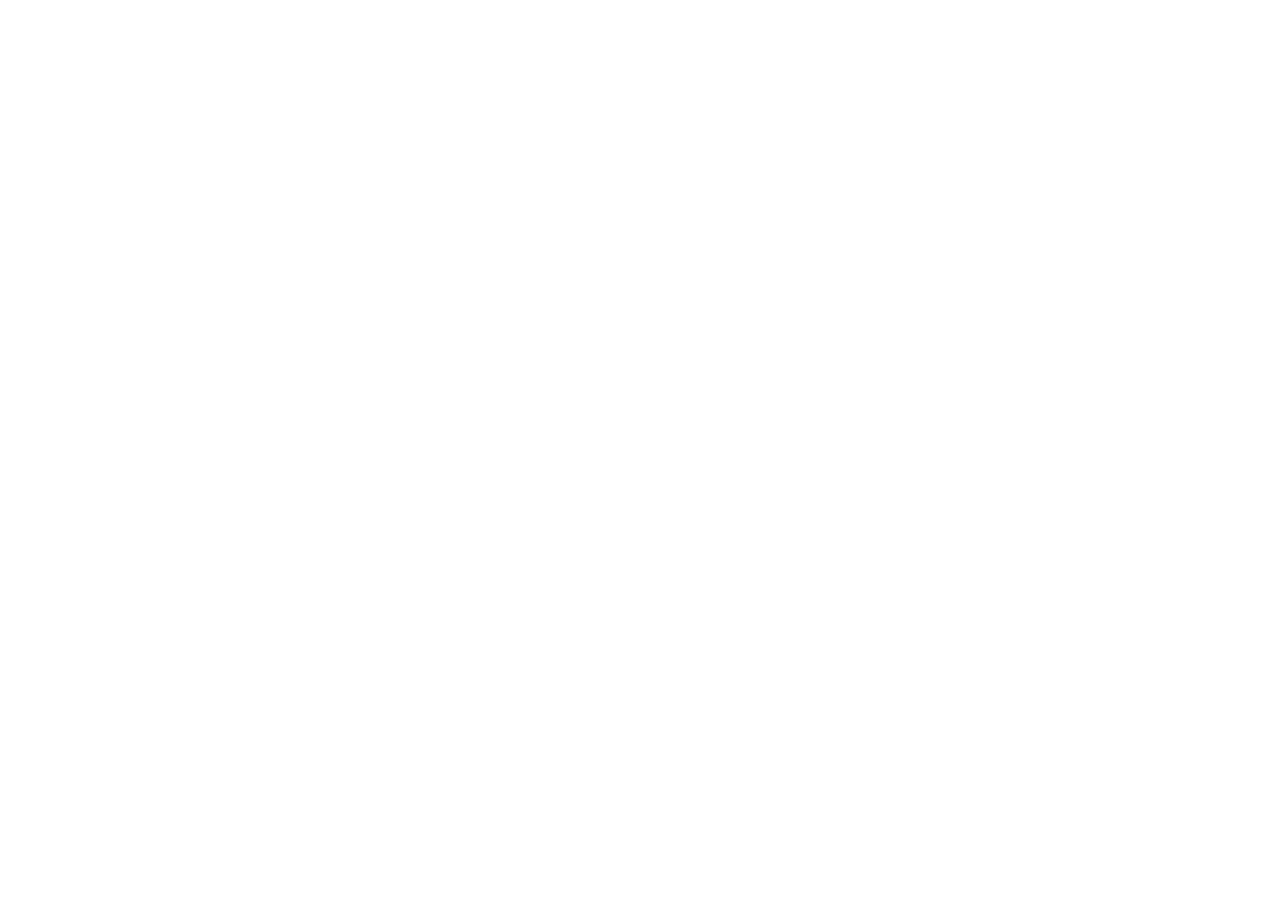
==== facebook.html @ f2249d84 "telas" ====
<!DOCTYPE html>
<html lang="pt-br">
<head>
    <meta charset="UTF-8">
    <meta name="viewport" content="width=device-width, initial-scale=1.0">
    <title>facebook</title>
</head>
<body>
    
</body>
</html>
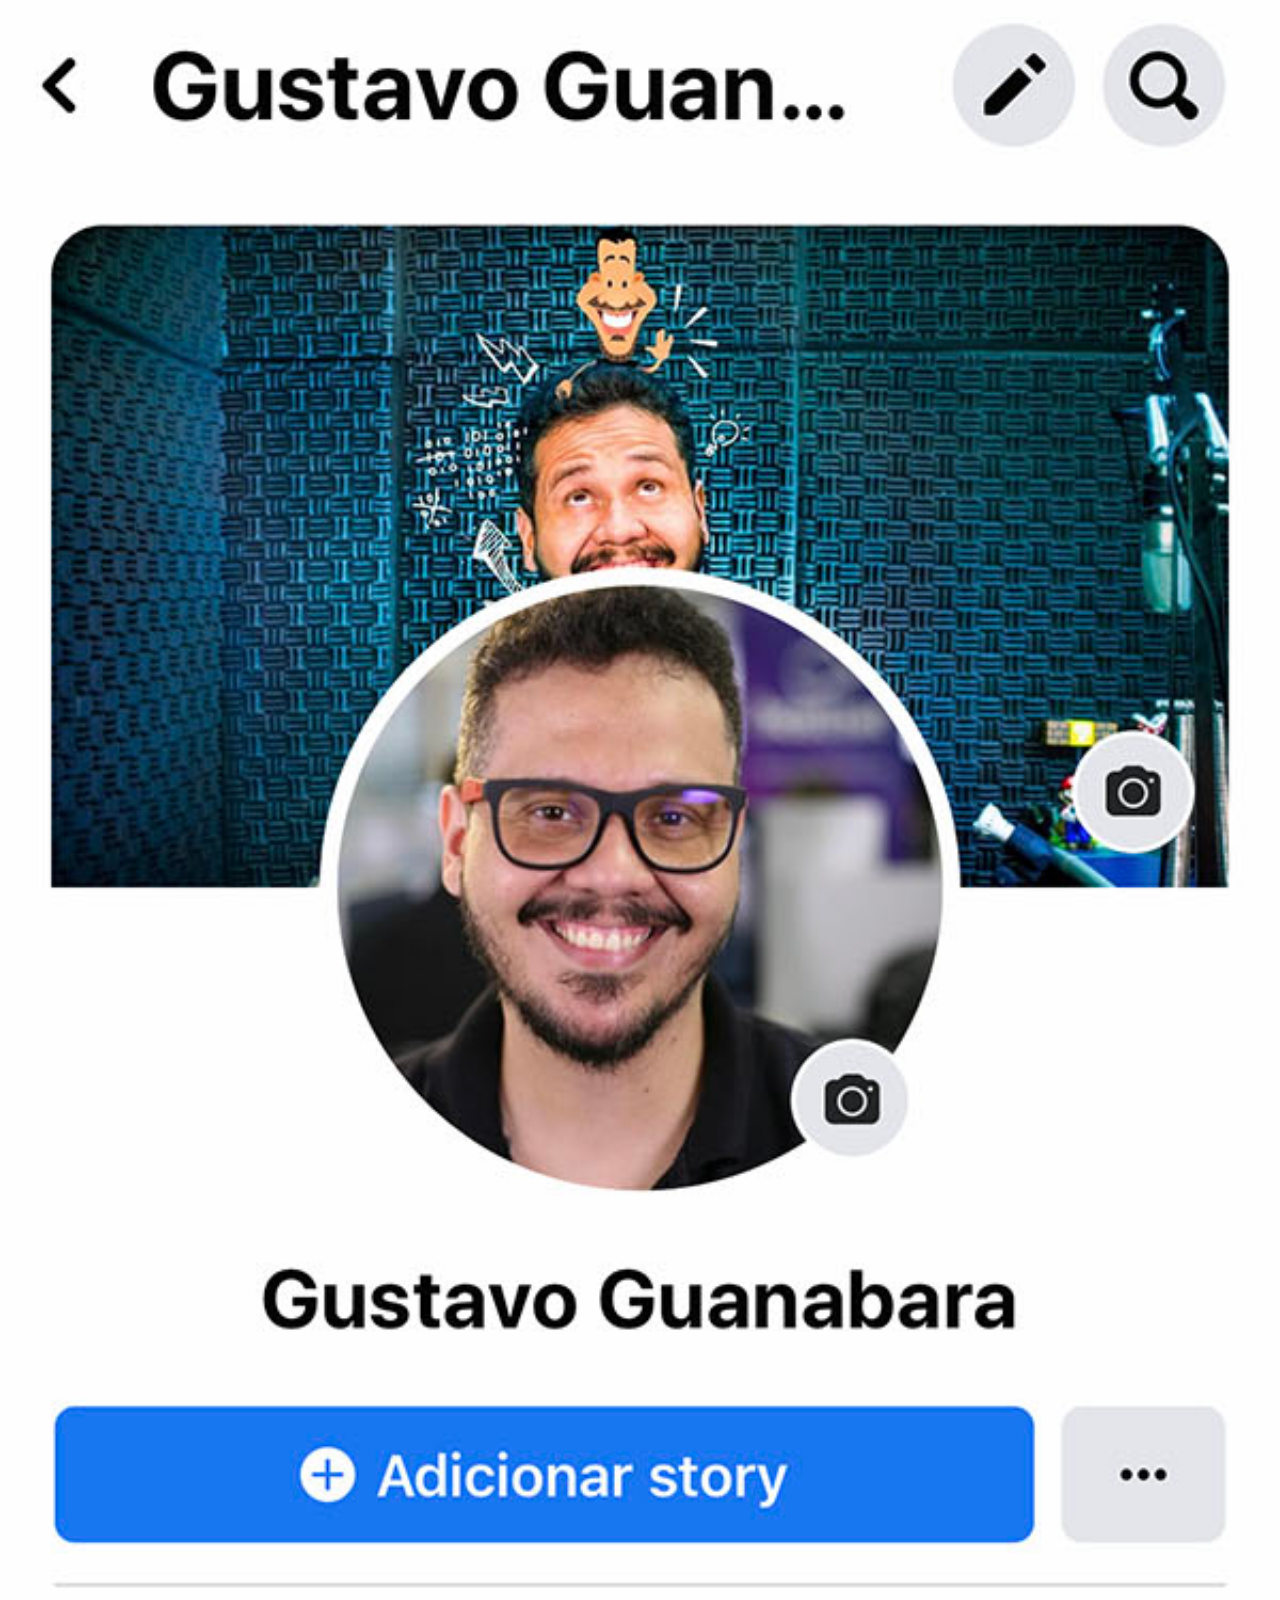
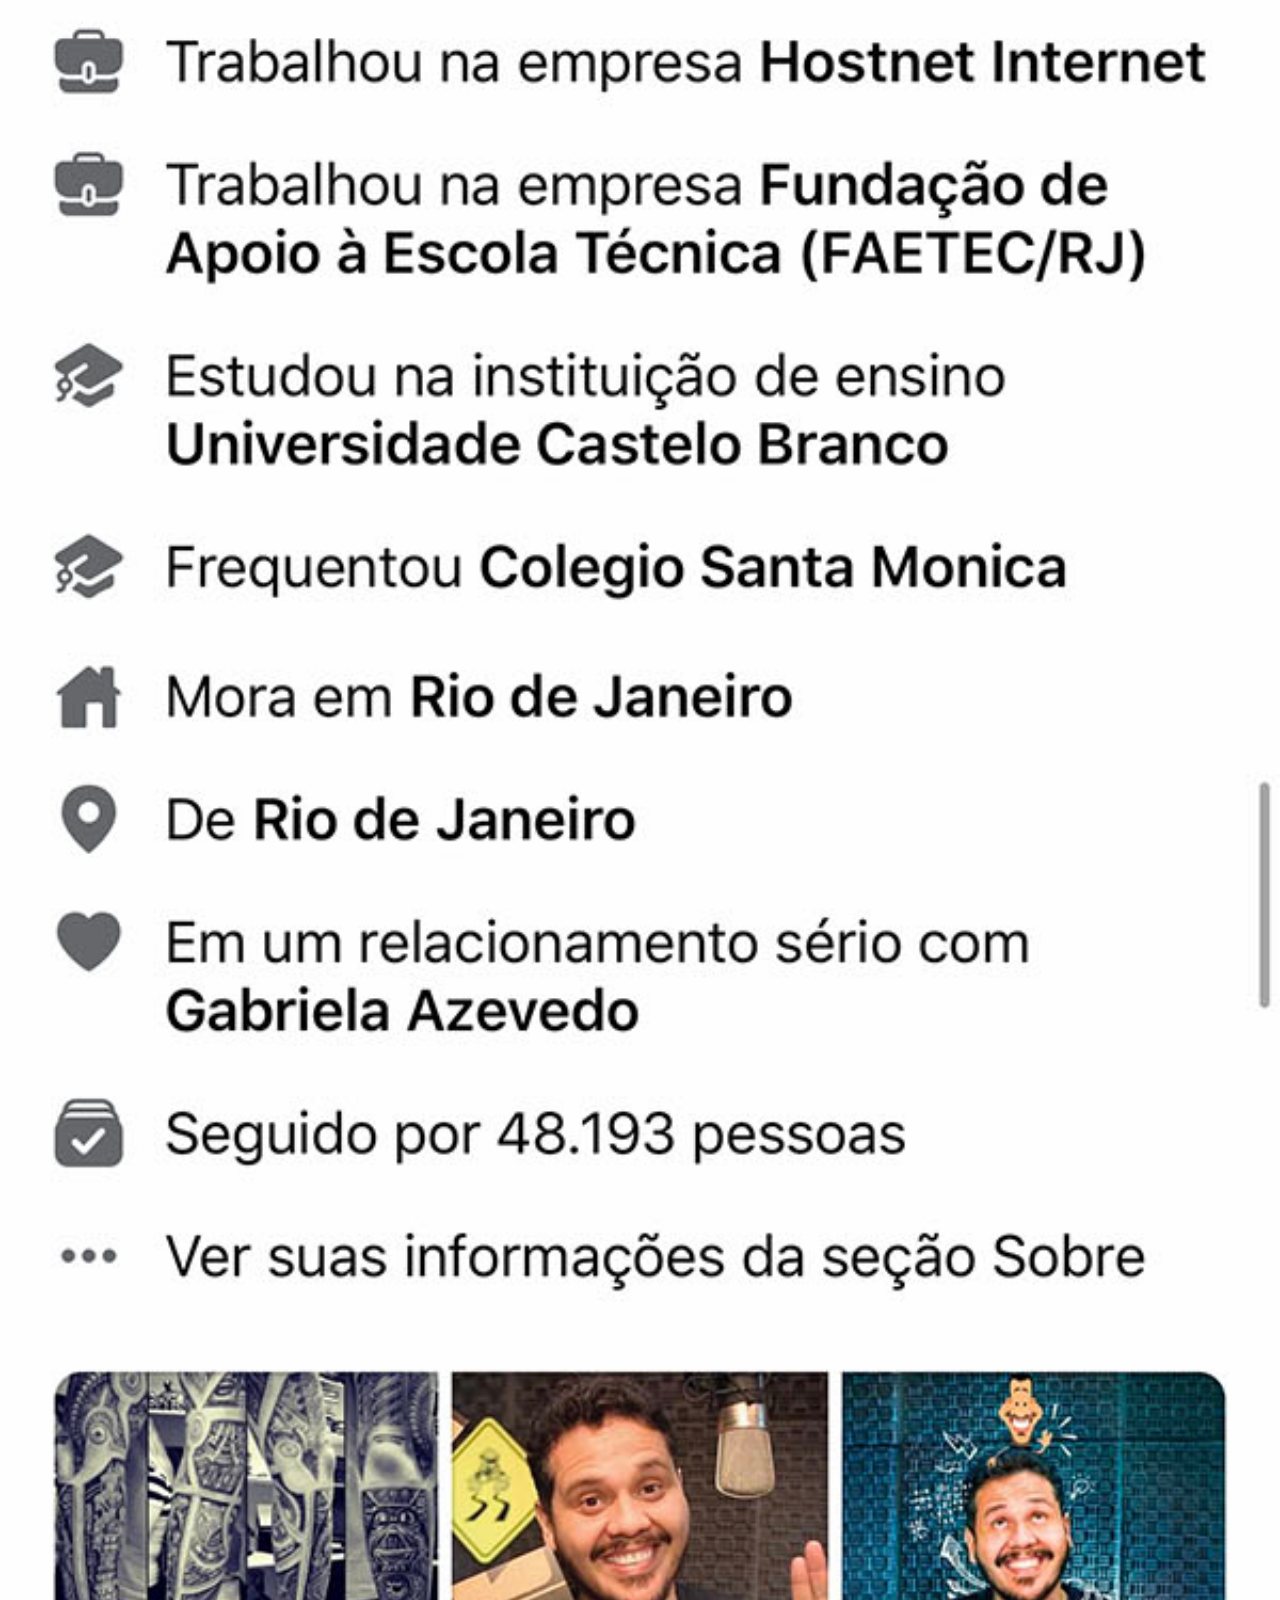
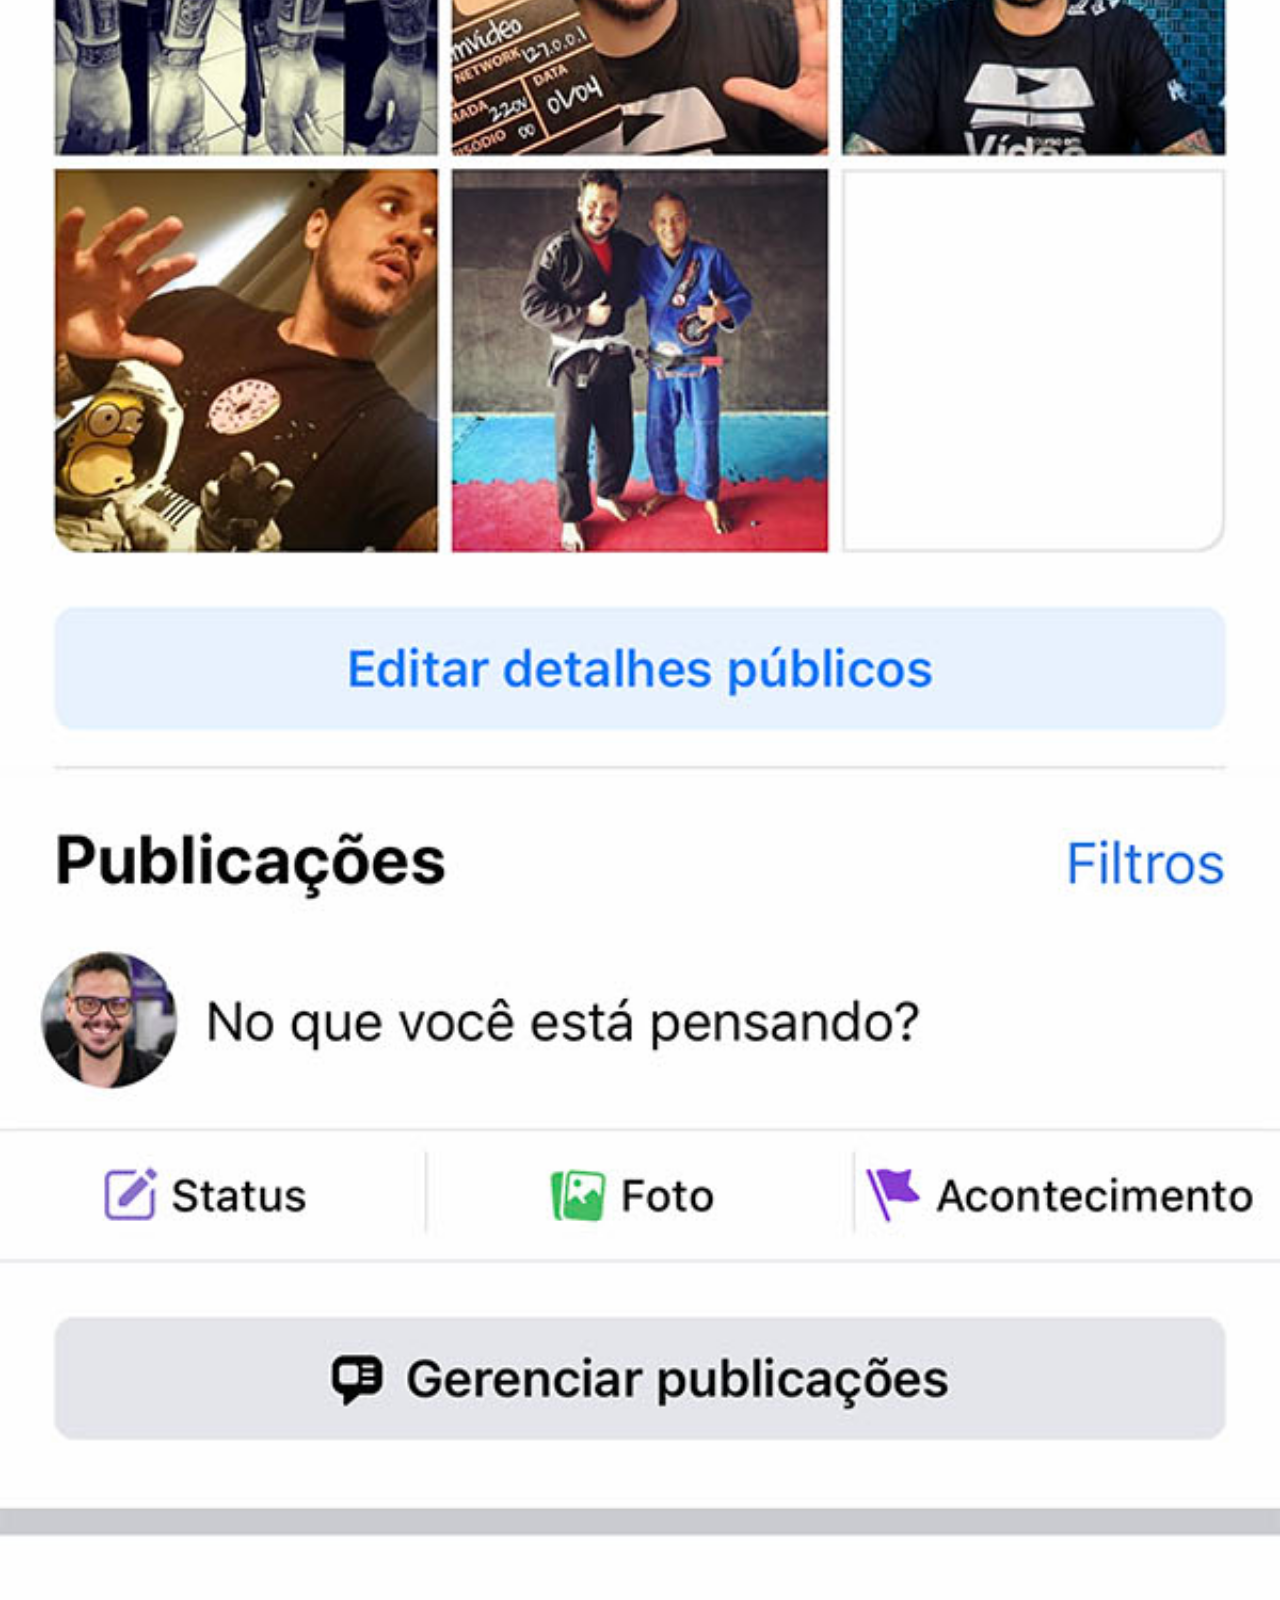
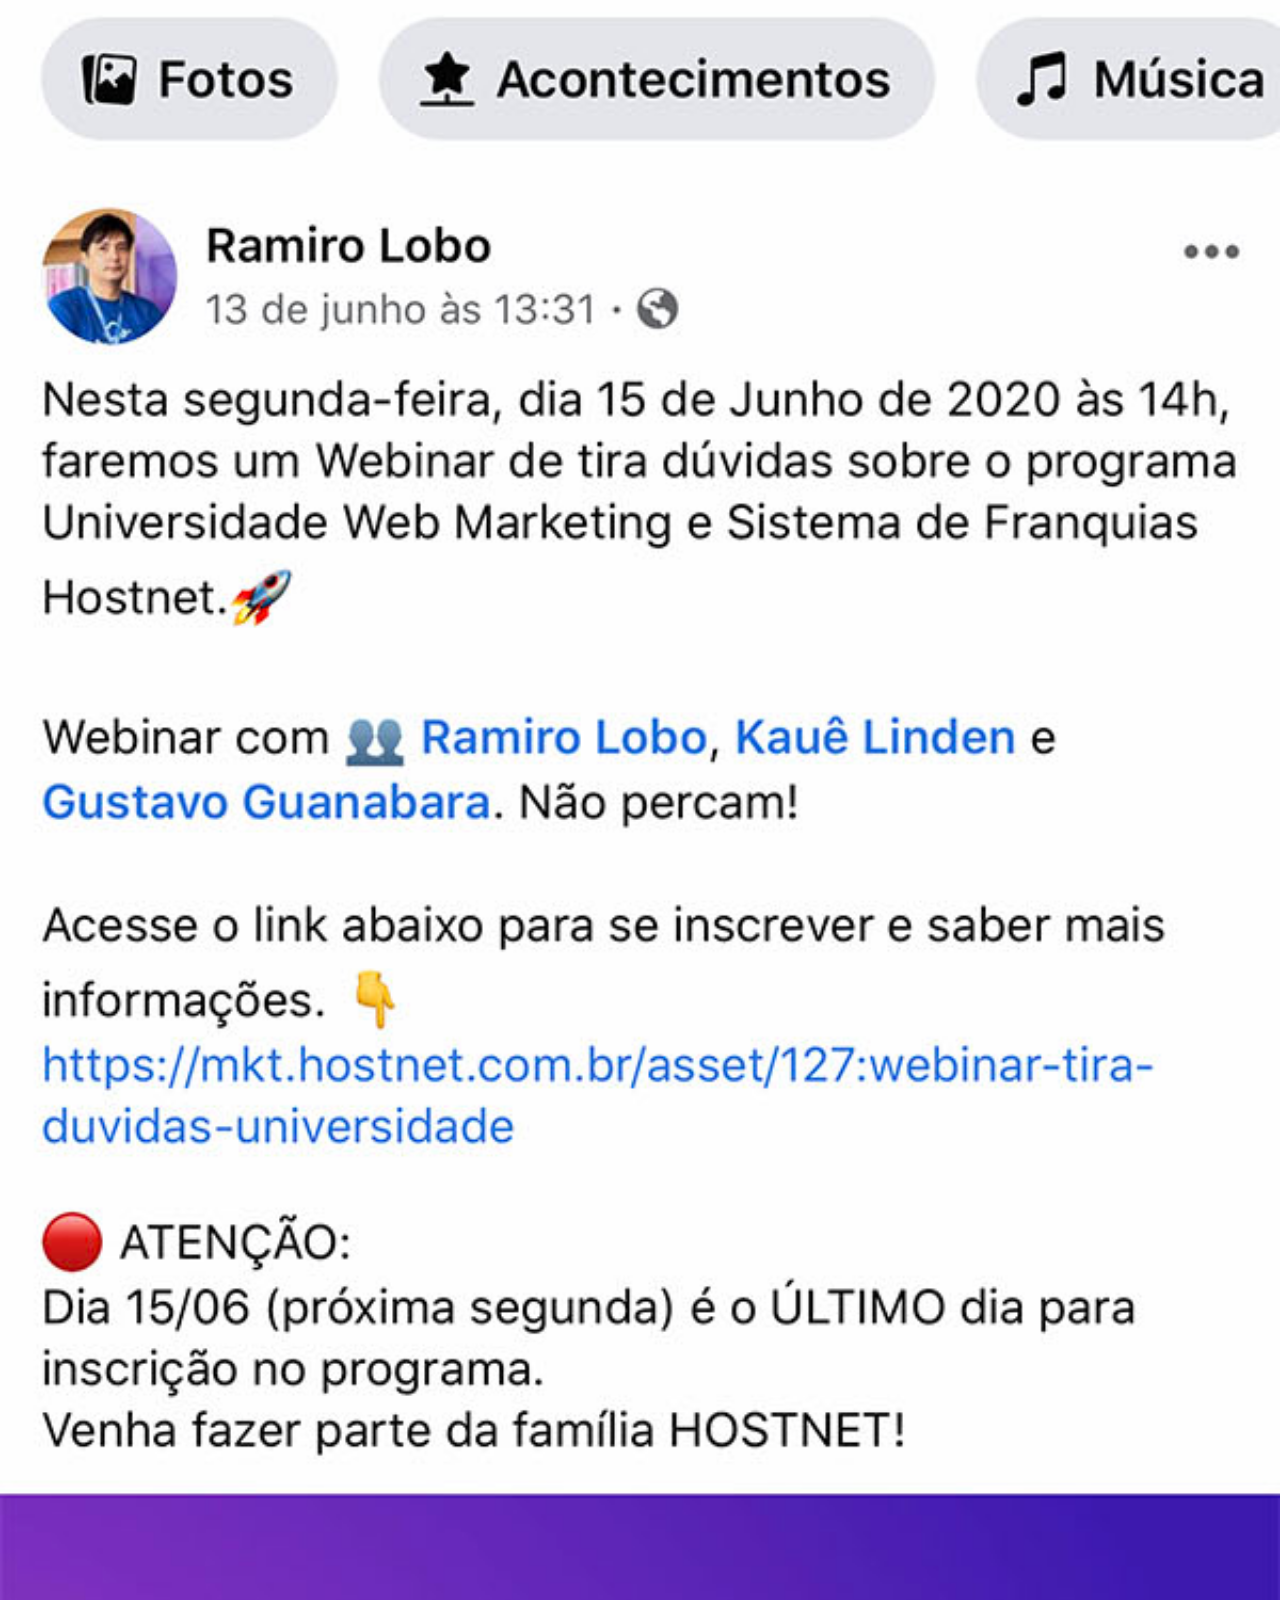
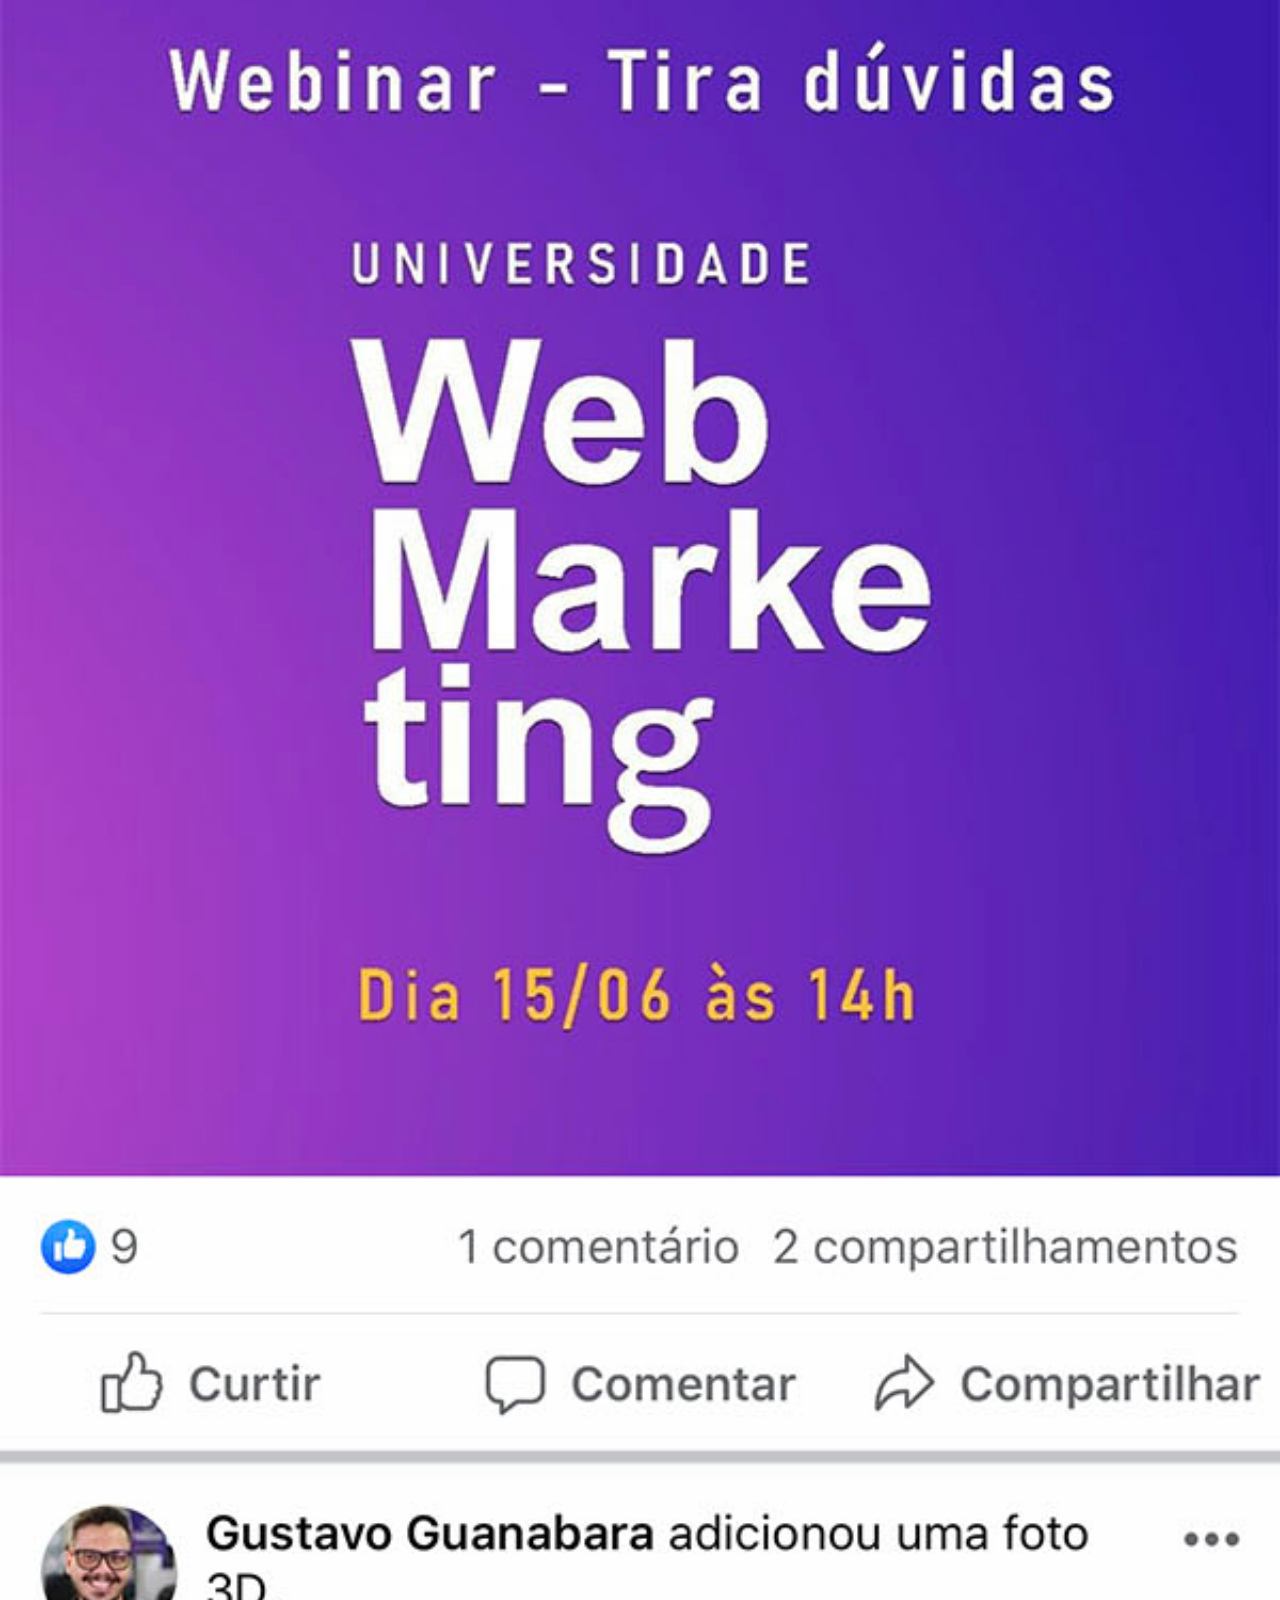
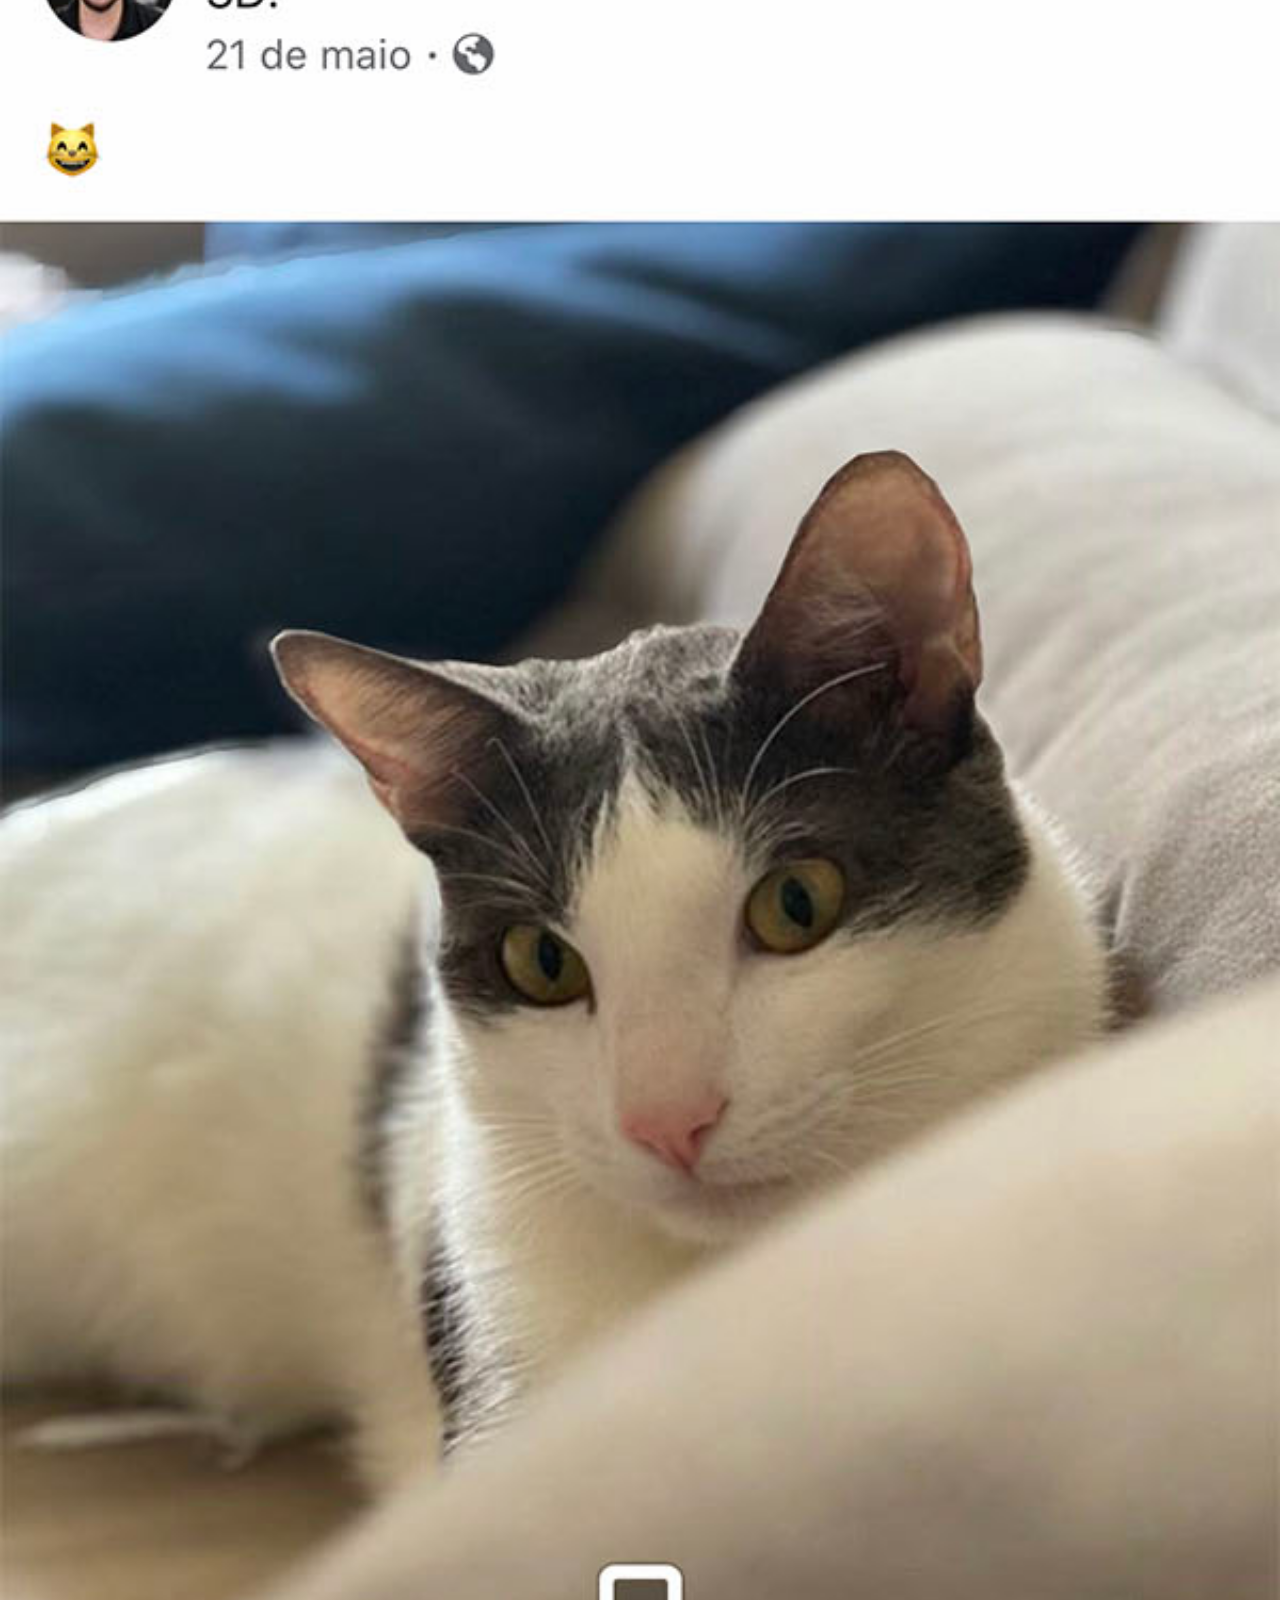
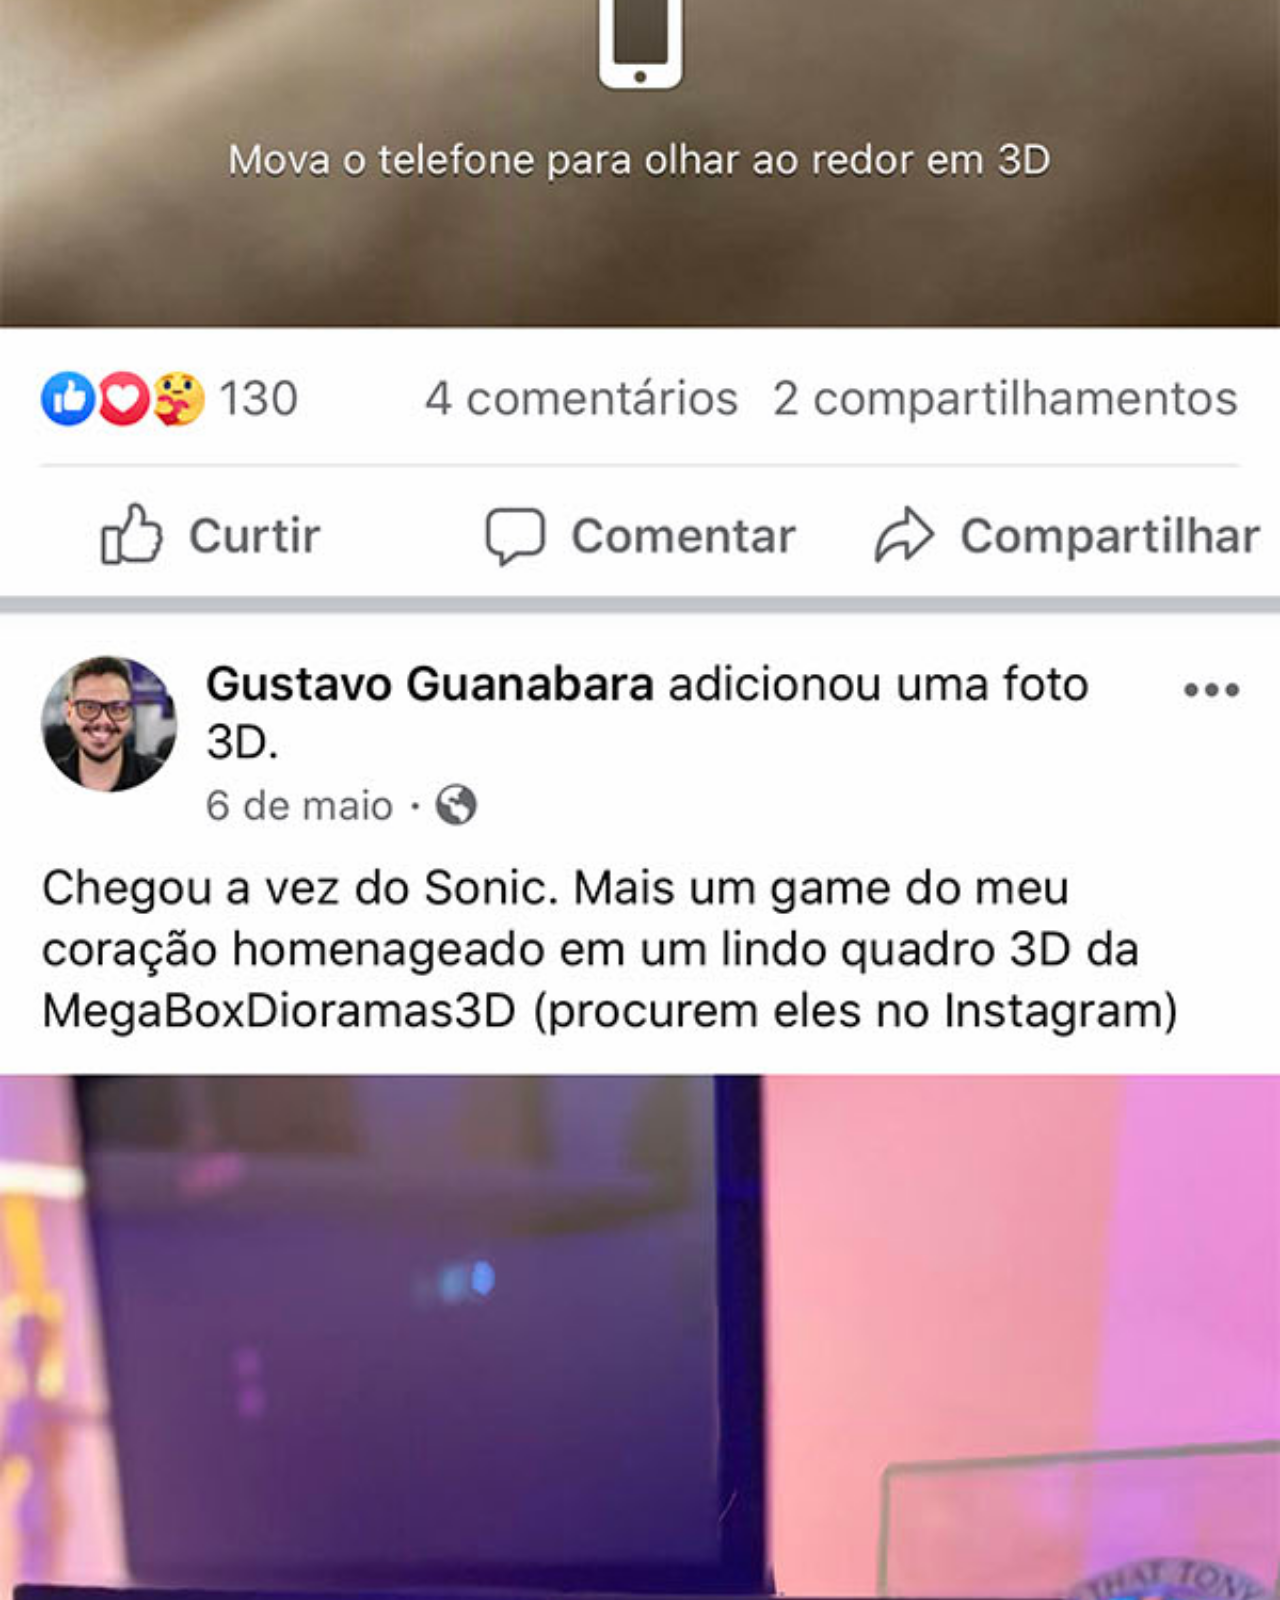
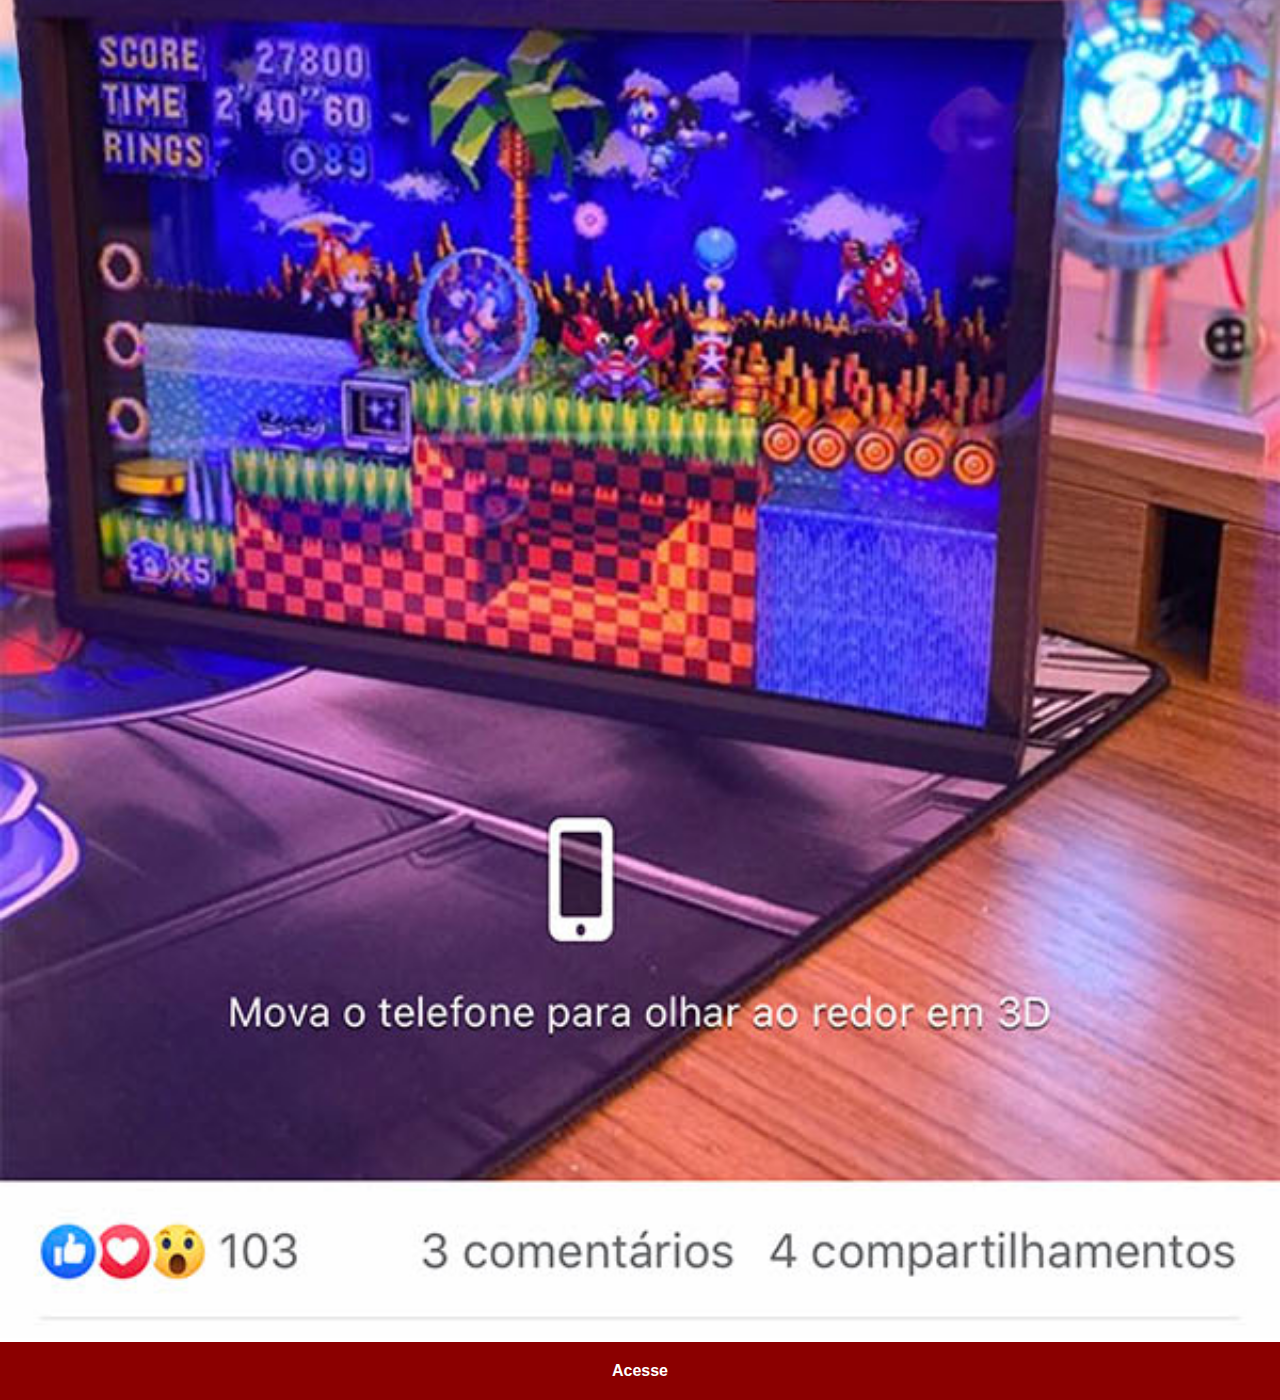
==== commit 63120155: "add config." ====
--- a/facebook.html
+++ b/facebook.html
@@ -3,9 +3,34 @@
 <head>
     <meta charset="UTF-8">
     <meta name="viewport" content="width=device-width, initial-scale=1.0">
-    <title>facebook</title>
+    <title>Facebook</title>
+    <style>
+*{
+    margin: 0;
+    padding: 0;
+    font-family: Arial, Helvetica, sans-serif;
+}
+::-webkit-scrollbar{ /*esconder a barra de rolagem*/
+    width: 0;
+    height: 0;
+}
+img {
+width: 100vw;
+}
+a{
+display: block;
+background-color: darkred;
+color: white;
+padding: 20px;
+text-align: center;
+font-weight: bolder;text-decoration: none;
+}
+a:hover{
+    background-color:red ;
+}
+</style>
 </head>
 <body>
-    
+  <img src="./imagens/tela-facebook.jpg" alt="facebook"> <a href="https://www.facebook.com/gustavoguanabara" target="_blank">Acesse</a> 
 </body>
 </html>